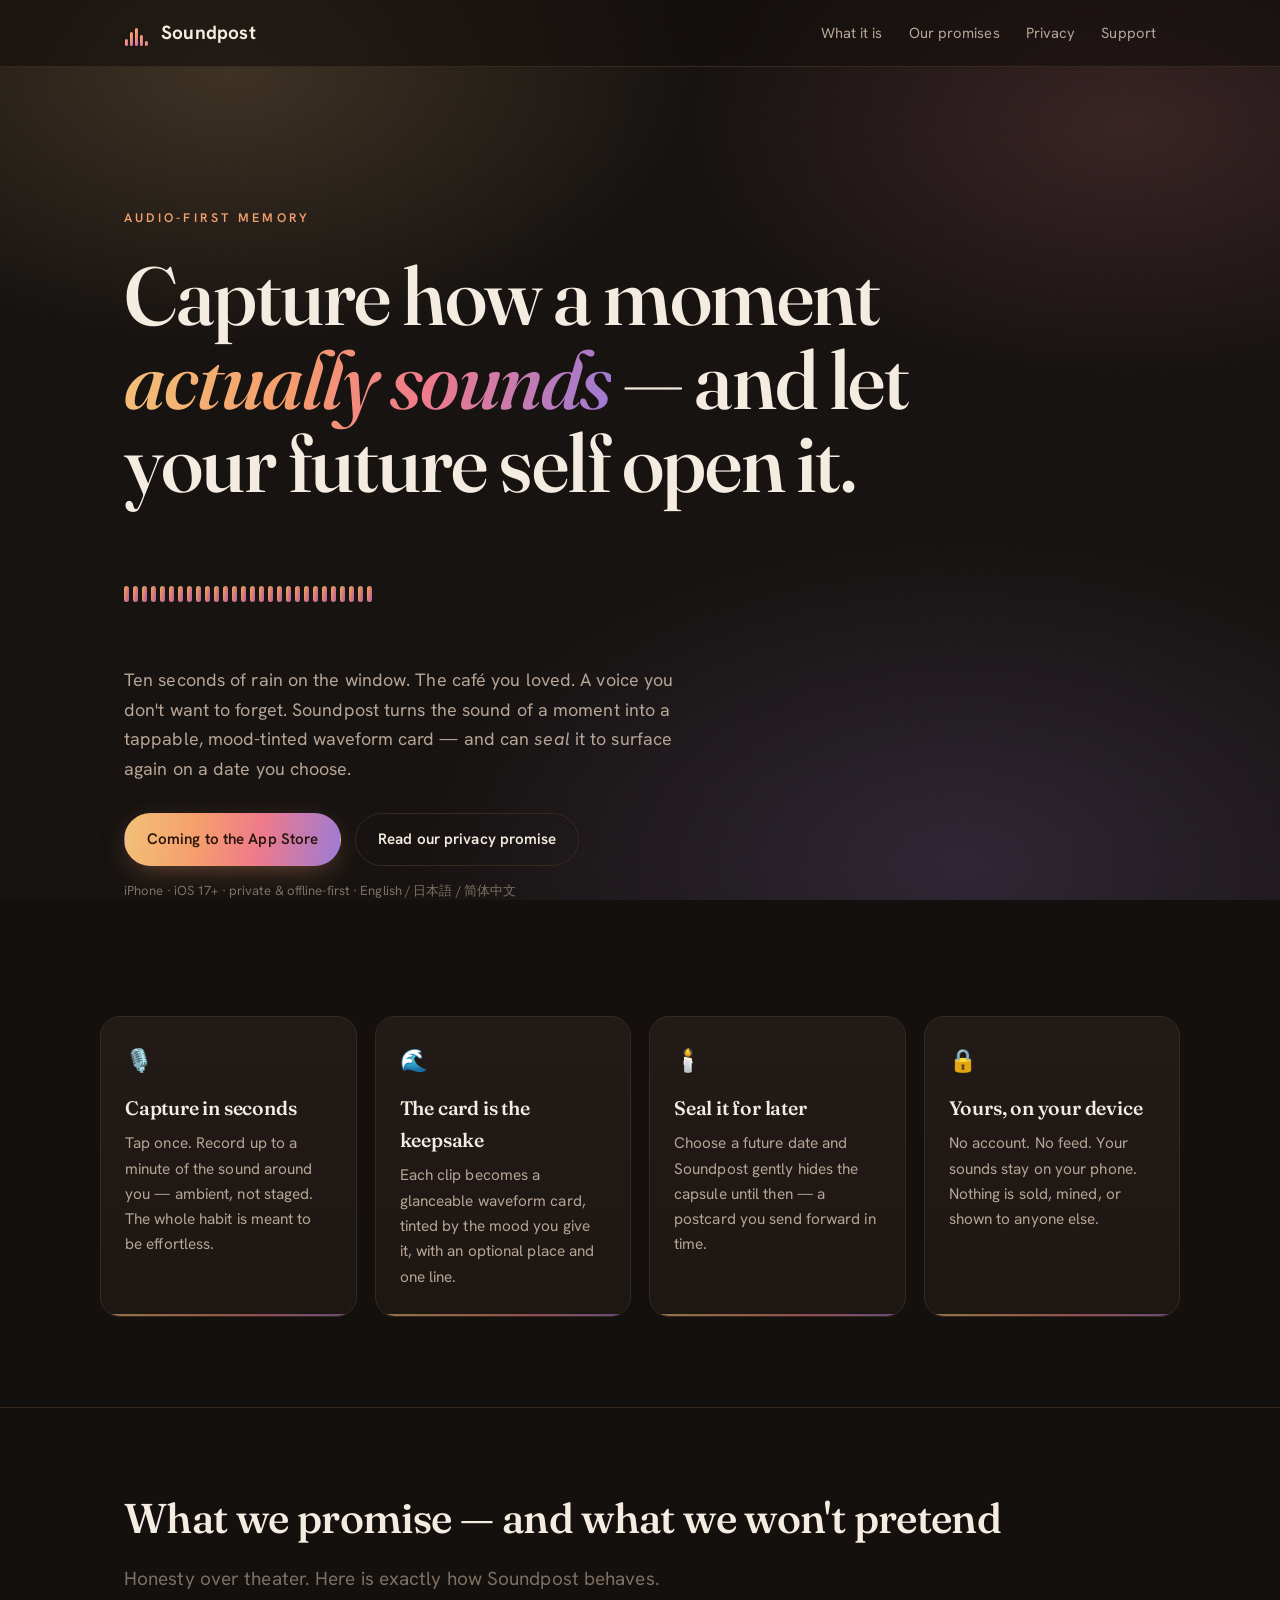
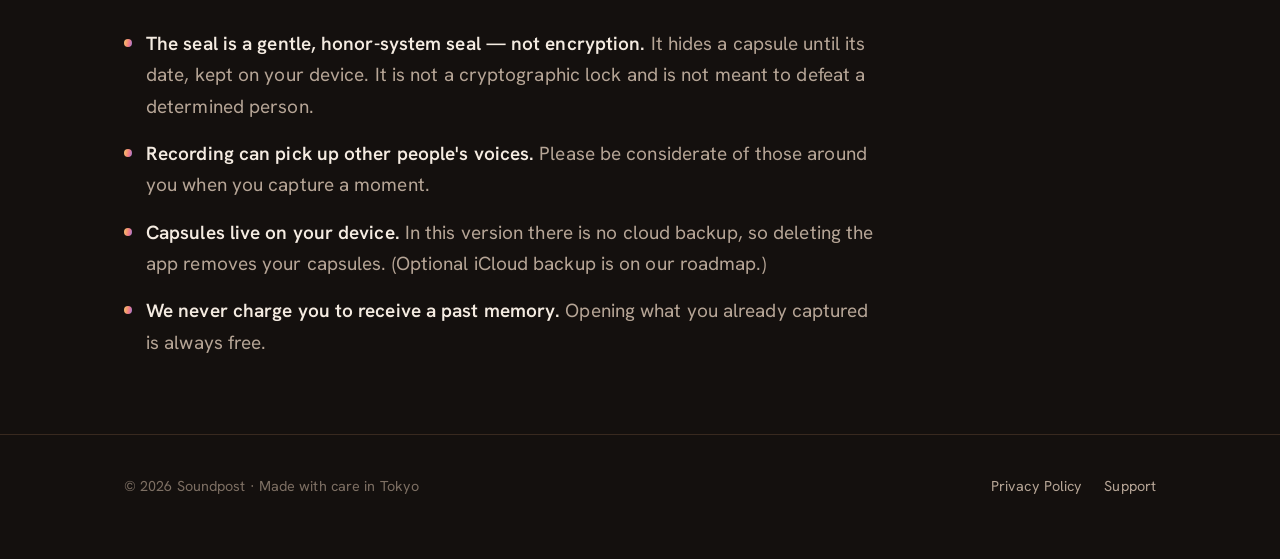
==== index.html @ b6d3c510 "Soundpost site: landing + privacy policy 🤖 Generated with [Claude Code](https://claude.com/claude-co" ====
<!DOCTYPE html>
<html lang="en">
<head>
<meta charset="UTF-8">
<meta name="viewport" content="width=device-width, initial-scale=1.0">
<title>Soundpost — capture how a moment sounds</title>
<meta name="description" content="Soundpost is an audio-first memory app: capture ten seconds of how your life actually sounds, keep it as a mood-tinted waveform card, and seal it to resurface to your future self. Private and offline-first.">
<link rel="preconnect" href="https://fonts.googleapis.com">
<link rel="preconnect" href="https://fonts.gstatic.com" crossorigin>
<link href="https://fonts.googleapis.com/css2?family=Fraunces:ital,opsz,wght@0,9..144,400..600;1,9..144,400..600&family=Hanken+Grotesk:wght@400;500;600;700&display=swap" rel="stylesheet">
<link rel="stylesheet" href="styles.css">
</head>
<body>

<header class="nav">
  <div class="wrap">
    <a class="brand" href="index.html">
      <span class="mark" aria-hidden="true">
        <span style="height:7px;animation-delay:0s"></span><span style="height:14px;animation-delay:.15s"></span><span style="height:18px;animation-delay:.3s"></span><span style="height:11px;animation-delay:.45s"></span><span style="height:5px;animation-delay:.6s"></span>
      </span>
      Soundpost
    </a>
    <nav class="nav-links">
      <a href="#what" class="hide-sm">What it is</a>
      <a href="#honest" class="hide-sm">Our promises</a>
      <a href="privacy.html">Privacy</a>
      <a href="mailto:yyyyy.yeyuhe@gmail.com">Support</a>
    </nav>
  </div>
</header>

<main>
  <section class="hero">
    <div class="wrap">
      <p class="eyebrow">Audio-first memory</p>
      <h1>Capture how a moment <em>actually sounds</em> — and let your future self open it.</h1>

      <div class="wave" aria-hidden="true">
        <i style="animation-delay:0s"></i><i style="animation-delay:.08s"></i><i style="animation-delay:.16s"></i><i style="animation-delay:.24s"></i><i style="animation-delay:.32s"></i><i style="animation-delay:.4s"></i><i style="animation-delay:.48s"></i><i style="animation-delay:.56s"></i><i style="animation-delay:.64s"></i><i style="animation-delay:.72s"></i><i style="animation-delay:.8s"></i><i style="animation-delay:.88s"></i><i style="animation-delay:.96s"></i><i style="animation-delay:1.04s"></i><i style="animation-delay:1.12s"></i><i style="animation-delay:1.2s"></i><i style="animation-delay:1.28s"></i><i style="animation-delay:1.36s"></i><i style="animation-delay:1.44s"></i><i style="animation-delay:1.52s"></i><i style="animation-delay:1.6s"></i><i style="animation-delay:1.68s"></i><i style="animation-delay:1.76s"></i><i style="animation-delay:1.84s"></i><i style="animation-delay:1.92s"></i><i style="animation-delay:2s"></i><i style="animation-delay:2.08s"></i><i style="animation-delay:2.16s"></i>
      </div>

      <p class="lede">Ten seconds of rain on the window. The café you loved. A voice you don't want to forget. Soundpost turns the sound of a moment into a tappable, mood-tinted waveform card — and can <em>seal</em> it to surface again on a date you choose.</p>

      <div class="cta-row">
        <span class="btn btn-primary">Coming to the App Store</span>
        <a class="btn btn-ghost" href="privacy.html">Read our privacy promise</a>
      </div>
      <p class="soon" style="margin-top:14px">iPhone · iOS 17+ · private &amp; offline-first · English / 日本語 / 简体中文</p>
    </div>
  </section>

  <section id="what">
    <div class="wrap cards">
      <article class="card">
        <span class="ic" aria-hidden="true">🎙️</span>
        <h3>Capture in seconds</h3>
        <p>Tap once. Record up to a minute of the sound around you — ambient, not staged. The whole habit is meant to be effortless.</p>
      </article>
      <article class="card">
        <span class="ic" aria-hidden="true">🌊</span>
        <h3>The card is the keepsake</h3>
        <p>Each clip becomes a glanceable waveform card, tinted by the mood you give it, with an optional place and one line.</p>
      </article>
      <article class="card">
        <span class="ic" aria-hidden="true">🕯️</span>
        <h3>Seal it for later</h3>
        <p>Choose a future date and Soundpost gently hides the capsule until then — a postcard you send forward in time.</p>
      </article>
      <article class="card">
        <span class="ic" aria-hidden="true">🔒</span>
        <h3>Yours, on your device</h3>
        <p>No account. No feed. Your sounds stay on your phone. Nothing is sold, mined, or shown to anyone else.</p>
      </article>
    </div>
  </section>

  <section id="honest" class="honest">
    <div class="wrap">
      <h2>What we promise — and what we won't pretend</h2>
      <p class="sub">Honesty over theater. Here is exactly how Soundpost behaves.</p>
      <ul>
        <li><span class="dot"></span><span><b>The seal is a gentle, honor-system seal — not encryption.</b> It hides a capsule until its date, kept on your device. It is not a cryptographic lock and is not meant to defeat a determined person.</span></li>
        <li><span class="dot"></span><span><b>Recording can pick up other people's voices.</b> Please be considerate of those around you when you capture a moment.</span></li>
        <li><span class="dot"></span><span><b>Capsules live on your device.</b> In this version there is no cloud backup, so deleting the app removes your capsules. (Optional iCloud backup is on our roadmap.)</span></li>
        <li><span class="dot"></span><span><b>We never charge you to receive a past memory.</b> Opening what you already captured is always free.</span></li>
      </ul>
    </div>
  </section>
</main>

<footer class="foot">
  <div class="wrap">
    <span>© 2026 Soundpost · Made with care in Tokyo</span>
    <span class="foot-links">
      <a href="privacy.html">Privacy Policy</a>
      <a href="mailto:yyyyy.yeyuhe@gmail.com">Support</a>
    </span>
  </div>
</footer>

</body>
</html>
---- styles.css ----
/* Soundpost — site styles
   Aesthetic: warm, intimate, editorial. Sunset gradient (from the app icon) +
   waveform motif on deep warm charcoal. Fraunces display over Hanken Grotesk. */

:root {
  --bg:        #14100e;
  --bg-2:      #1d1714;
  --surface:   #221a16;
  --ink:       #f4ebe1;
  --muted:     #b6a596;
  --faint:     #7d6f63;
  --line:      #38291f;
  --coral:     #f59e6d;
  --rose:      #ef7a8b;
  --violet:    #9c7bd6;
  --amber:     #f2c177;
  --grad: linear-gradient(100deg, var(--amber) 0%, var(--coral) 34%, var(--rose) 62%, var(--violet) 100%);
  --radius: 20px;
  --maxw: 1080px;
}

* { box-sizing: border-box; margin: 0; padding: 0; }
html { scroll-behavior: smooth; -webkit-text-size-adjust: 100%; }

body {
  font-family: "Hanken Grotesk", ui-sans-serif, system-ui, sans-serif;
  background: var(--bg);
  color: var(--ink);
  line-height: 1.65;
  font-size: clamp(16px, 1.05vw + 13px, 19px);
  letter-spacing: 0.005em;
  overflow-x: hidden;
  position: relative;
}

/* warm gradient-mesh atmosphere */
body::before {
  content: "";
  position: fixed; inset: 0; z-index: -2;
  background:
    radial-gradient(60% 50% at 18% 8%, rgba(242,193,119,.18), transparent 60%),
    radial-gradient(55% 45% at 88% 14%, rgba(239,122,139,.16), transparent 62%),
    radial-gradient(70% 60% at 75% 96%, rgba(156,123,214,.18), transparent 60%),
    var(--bg);
}
/* film grain */
body::after {
  content: "";
  position: fixed; inset: 0; z-index: -1; pointer-events: none; opacity: .045;
  background-image: url("data:image/svg+xml,%3Csvg xmlns='http://www.w3.org/2000/svg' width='160' height='160'%3E%3Cfilter id='n'%3E%3CfeTurbulence type='fractalNoise' baseFrequency='0.85' numOctaves='2'/%3E%3C/filter%3E%3Crect width='100%25' height='100%25' filter='url(%23n)'/%3E%3C/svg%3E");
}

.wrap { max-width: var(--maxw); margin: 0 auto; padding: 0 24px; }

/* ---- nav ---- */
header.nav {
  position: sticky; top: 0; z-index: 10;
  backdrop-filter: blur(14px);
  background: rgba(20,16,14,.62);
  border-bottom: 1px solid var(--line);
}
.nav .wrap { display: flex; align-items: center; justify-content: space-between; height: 66px; }
.brand { display: flex; align-items: center; gap: 11px; font-weight: 700; letter-spacing: .01em; color: var(--ink); text-decoration: none; }
.brand .mark { width: 26px; height: 18px; display: block; }
.brand .mark span {
  display:inline-block; width:3px; margin:0 1px; border-radius:3px;
  background: var(--grad);
  animation: bar 1.5s ease-in-out infinite;
}
.nav-links { display: flex; gap: 26px; }
.nav-links a { color: var(--muted); text-decoration: none; font-size: .92rem; transition: color .2s; }
.nav-links a:hover { color: var(--ink); }

/* ---- hero ---- */
.hero { padding: clamp(64px, 11vw, 150px) 0 clamp(48px, 8vw, 96px); }
.eyebrow {
  font-size: .78rem; letter-spacing: .26em; text-transform: uppercase;
  color: var(--coral); margin-bottom: 26px; font-weight: 600;
}
h1 {
  font-family: "Fraunces", Georgia, serif;
  font-weight: 540;
  font-size: clamp(2.6rem, 6.4vw, 5.3rem);
  line-height: 1.02;
  letter-spacing: -0.018em;
  max-width: 16ch;
}
h1 em {
  font-style: italic;
  background: var(--grad);
  -webkit-background-clip: text; background-clip: text;
  -webkit-text-fill-color: transparent;
}
.lede {
  margin-top: 28px; max-width: 56ch; color: var(--muted);
  font-size: clamp(1.05rem, 1.4vw, 1.28rem);
}

/* animated hero waveform */
.wave { display: flex; align-items: center; gap: 4px; height: 86px; margin: 46px 0 8px; }
.wave i {
  flex: 0 0 auto; width: 5px; border-radius: 5px; background: var(--grad);
  height: 18%; opacity: .9; transform-origin: center;
  animation: bar 1.6s ease-in-out infinite;
}
@keyframes bar { 0%,100% { transform: scaleY(.3); } 50% { transform: scaleY(1); } }

.cta-row { display: flex; gap: 14px; flex-wrap: wrap; margin-top: 30px; align-items: center; }
.btn {
  display: inline-flex; align-items: center; gap: 9px;
  padding: 13px 22px; border-radius: 999px; font-weight: 600; font-size: .95rem;
  text-decoration: none; border: 1px solid transparent; transition: transform .15s ease, box-shadow .2s ease;
}
.btn-primary { background: var(--grad); color: #2a160c; box-shadow: 0 8px 30px -10px rgba(245,158,109,.5); }
.btn-primary:hover { transform: translateY(-2px); box-shadow: 0 14px 40px -12px rgba(239,122,139,.55); }
.btn-ghost { color: var(--ink); border-color: var(--line); }
.btn-ghost:hover { border-color: var(--coral); color: var(--coral); }
.soon { font-size: .82rem; color: var(--faint); }

/* ---- feature cards ---- */
.cards { display: grid; grid-template-columns: repeat(auto-fit, minmax(248px, 1fr)); gap: 18px; padding: 18px 0 90px; }
.card {
  background: linear-gradient(180deg, var(--surface), var(--bg-2));
  border: 1px solid var(--line); border-radius: var(--radius);
  padding: 26px 24px; position: relative; overflow: hidden;
}
.card .ic { font-size: 1.4rem; margin-bottom: 12px; display: block; }
.card h3 { font-family: "Fraunces", serif; font-weight: 560; font-size: 1.22rem; margin-bottom: 7px; letter-spacing: -.01em; }
.card p { color: var(--muted); font-size: .96rem; }
.card::after {
  content: ""; position: absolute; left: 0; right: 0; bottom: 0; height: 2px; background: var(--grad);
  opacity: .55;
}

/* ---- honest section ---- */
.honest { border-top: 1px solid var(--line); padding: 76px 0; }
.honest h2, .legal h1.ph {
  font-family: "Fraunces", serif; font-weight: 540; font-size: clamp(1.8rem, 3.4vw, 2.6rem);
  letter-spacing: -.015em; margin-bottom: 10px;
}
.honest .sub { color: var(--faint); margin-bottom: 34px; }
.honest ul { list-style: none; display: grid; gap: 16px; max-width: 760px; }
.honest li { display: flex; gap: 14px; color: var(--muted); }
.honest li b { color: var(--ink); font-weight: 600; }
.honest li .dot { flex: 0 0 auto; width: 8px; height: 8px; border-radius: 50%; margin-top: 11px; background: var(--grad); }

/* ---- legal / privacy prose ---- */
.legal { padding: 56px 0 40px; }
.legal .meta { color: var(--faint); font-size: .9rem; margin-bottom: 40px; }
.legal .prose { max-width: 720px; }
.legal h2 {
  font-family: "Fraunces", serif; font-weight: 560; font-size: 1.42rem; letter-spacing: -.01em;
  margin: 40px 0 12px; padding-top: 8px;
}
.legal h2:first-of-type { margin-top: 8px; }
.legal p, .legal li { color: var(--muted); margin-bottom: 14px; }
.legal ul { padding-left: 20px; margin-bottom: 14px; }
.legal li { margin-bottom: 8px; }
.legal strong { color: var(--ink); font-weight: 600; }
.legal a { color: var(--coral); text-decoration: none; border-bottom: 1px solid rgba(245,158,109,.35); }
.legal a:hover { border-color: var(--coral); }
.callout {
  background: var(--surface); border: 1px solid var(--line); border-left: 3px solid var(--coral);
  border-radius: 12px; padding: 18px 20px; margin: 22px 0; color: var(--muted);
}

/* ---- footer ---- */
footer.foot { border-top: 1px solid var(--line); padding: 40px 0 60px; color: var(--faint); font-size: .9rem; }
footer.foot .wrap { display: flex; justify-content: space-between; flex-wrap: wrap; gap: 16px; align-items: center; }
footer.foot a { color: var(--muted); text-decoration: none; }
footer.foot a:hover { color: var(--coral); }
.foot-links { display: flex; gap: 22px; }

@media (max-width: 560px) {
  .nav-links { gap: 16px; }
  .nav-links a.hide-sm { display: none; }
}
@media (prefers-reduced-motion: reduce) {
  .wave i, .brand .mark span { animation: none !important; }
  .wave i { height: 60%; }
}
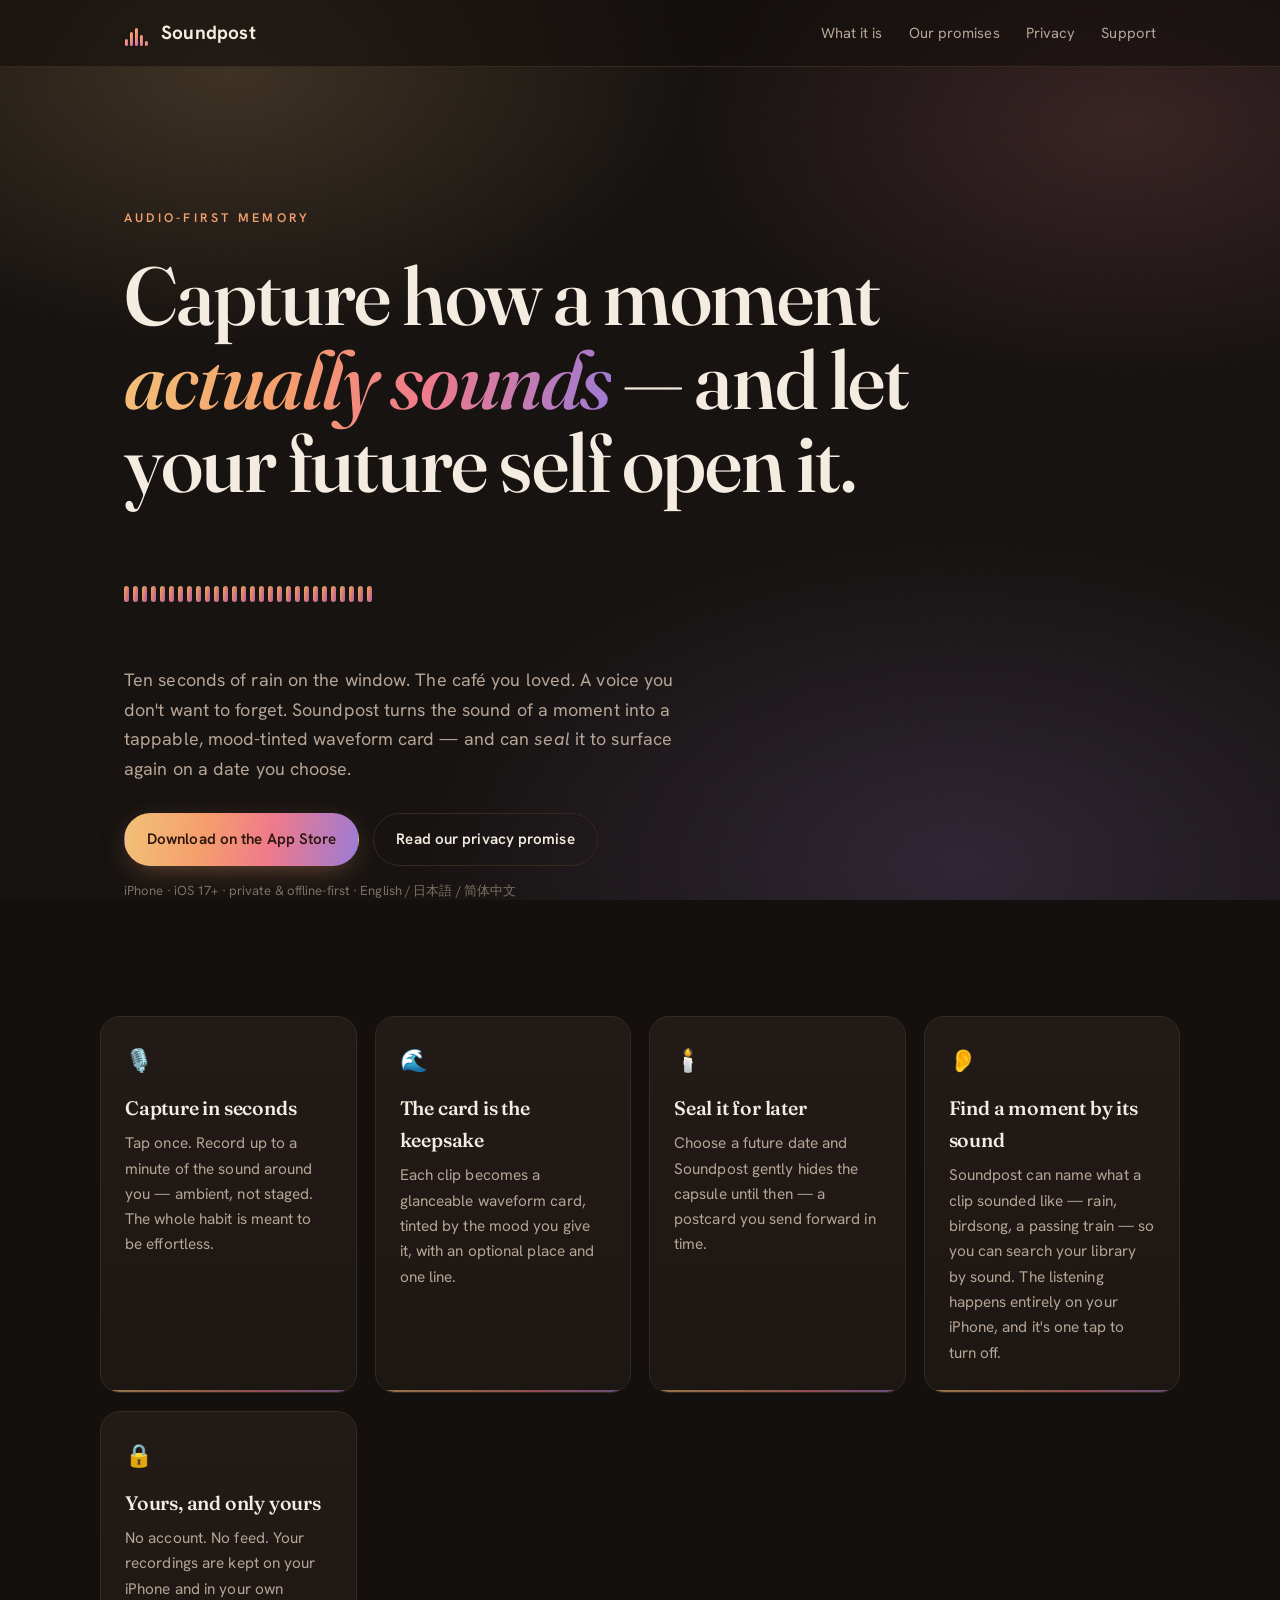
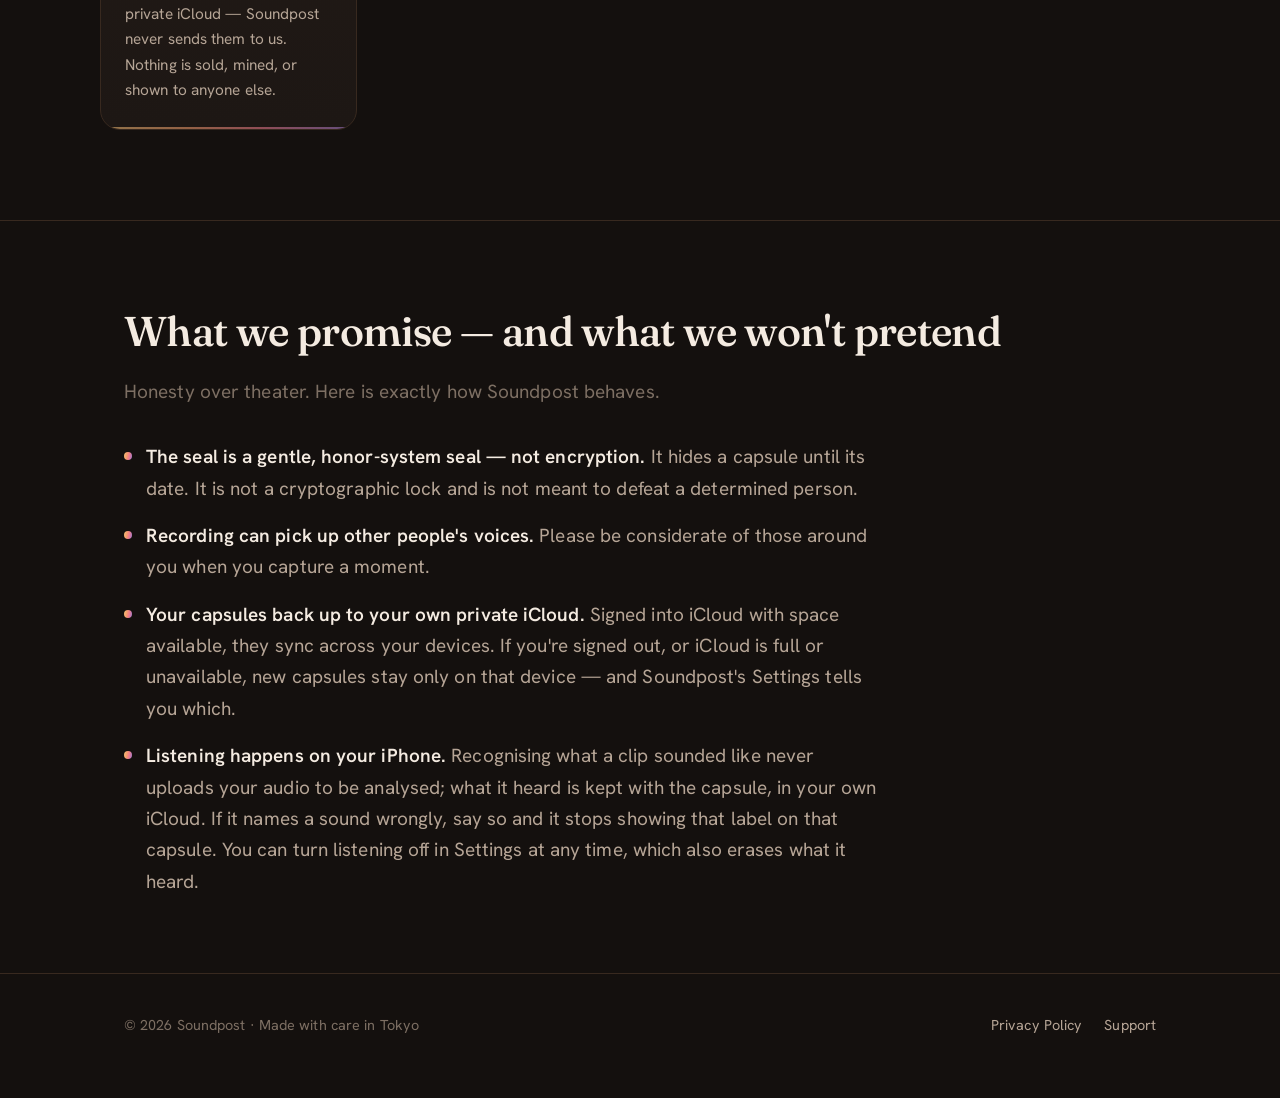
==== commit 7b239c56: "The site describes the app on the App Store, not the one planned in June The landing page still said" ====
--- a/index.html
+++ b/index.html
@@ -4,7 +4,7 @@
 <meta charset="UTF-8">
 <meta name="viewport" content="width=device-width, initial-scale=1.0">
 <title>Soundpost — capture how a moment sounds</title>
-<meta name="description" content="Soundpost is an audio-first memory app: capture ten seconds of how your life actually sounds, keep it as a mood-tinted waveform card, and seal it to resurface to your future self. Private and offline-first.">
+<meta name="description" content="Soundpost is an audio-first memory app for iPhone: capture up to a minute of how a moment actually sounds, keep it as a mood-tinted waveform card, and seal it to resurface to your future self. Private — Soundpost sends your recordings nowhere but your own private iCloud.">
 <link rel="preconnect" href="https://fonts.googleapis.com">
 <link rel="preconnect" href="https://fonts.gstatic.com" crossorigin>
 <link href="https://fonts.googleapis.com/css2?family=Fraunces:ital,opsz,wght@0,9..144,400..600;1,9..144,400..600&family=Hanken+Grotesk:wght@400;500;600;700&display=swap" rel="stylesheet">
@@ -42,7 +42,7 @@
       <p class="lede">Ten seconds of rain on the window. The café you loved. A voice you don't want to forget. Soundpost turns the sound of a moment into a tappable, mood-tinted waveform card — and can <em>seal</em> it to surface again on a date you choose.</p>
 
       <div class="cta-row">
-        <span class="btn btn-primary">Coming to the App Store</span>
+        <a class="btn btn-primary" href="https://apps.apple.com/app/id6778389097" rel="noopener">Download on the App Store</a>
         <a class="btn btn-ghost" href="privacy.html">Read our privacy promise</a>
       </div>
       <p class="soon" style="margin-top:14px">iPhone · iOS 17+ · private &amp; offline-first · English / 日本語 / 简体中文</p>
@@ -67,9 +67,14 @@
         <p>Choose a future date and Soundpost gently hides the capsule until then — a postcard you send forward in time.</p>
       </article>
       <article class="card">
+        <span class="ic" aria-hidden="true">👂</span>
+        <h3>Find a moment by its sound</h3>
+        <p>Soundpost can name what a clip sounded like — rain, birdsong, a passing train — so you can search your library by sound. The listening happens entirely on your iPhone, and it's one tap to turn off.</p>
+      </article>
+      <article class="card">
         <span class="ic" aria-hidden="true">🔒</span>
-        <h3>Yours, on your device</h3>
-        <p>No account. No feed. Your sounds stay on your phone. Nothing is sold, mined, or shown to anyone else.</p>
+        <h3>Yours, and only yours</h3>
+        <p>No account. No feed. Your recordings are kept on your iPhone and in your own private iCloud — Soundpost never sends them to us. Nothing is sold, mined, or shown to anyone else.</p>
       </article>
     </div>
   </section>
@@ -79,10 +84,10 @@
       <h2>What we promise — and what we won't pretend</h2>
       <p class="sub">Honesty over theater. Here is exactly how Soundpost behaves.</p>
       <ul>
-        <li><span class="dot"></span><span><b>The seal is a gentle, honor-system seal — not encryption.</b> It hides a capsule until its date, kept on your device. It is not a cryptographic lock and is not meant to defeat a determined person.</span></li>
+        <li><span class="dot"></span><span><b>The seal is a gentle, honor-system seal — not encryption.</b> It hides a capsule until its date. It is not a cryptographic lock and is not meant to defeat a determined person.</span></li>
         <li><span class="dot"></span><span><b>Recording can pick up other people's voices.</b> Please be considerate of those around you when you capture a moment.</span></li>
-        <li><span class="dot"></span><span><b>Capsules live on your device.</b> In this version there is no cloud backup, so deleting the app removes your capsules. (Optional iCloud backup is on our roadmap.)</span></li>
-        <li><span class="dot"></span><span><b>We never charge you to receive a past memory.</b> Opening what you already captured is always free.</span></li>
+        <li><span class="dot"></span><span><b>Your capsules back up to your own private iCloud.</b> Signed into iCloud with space available, they sync across your devices. If you're signed out, or iCloud is full or unavailable, new capsules stay only on that device — and Soundpost's Settings tells you which.</span></li>
+        <li><span class="dot"></span><span><b>Listening happens on your iPhone.</b> Recognising what a clip sounded like never uploads your audio to be analysed; what it heard is kept with the capsule, in your own iCloud. If it names a sound wrongly, say so and it stops showing that label on that capsule. You can turn listening off in Settings at any time, which also erases what it heard.</span></li>
       </ul>
     </div>
   </section>
